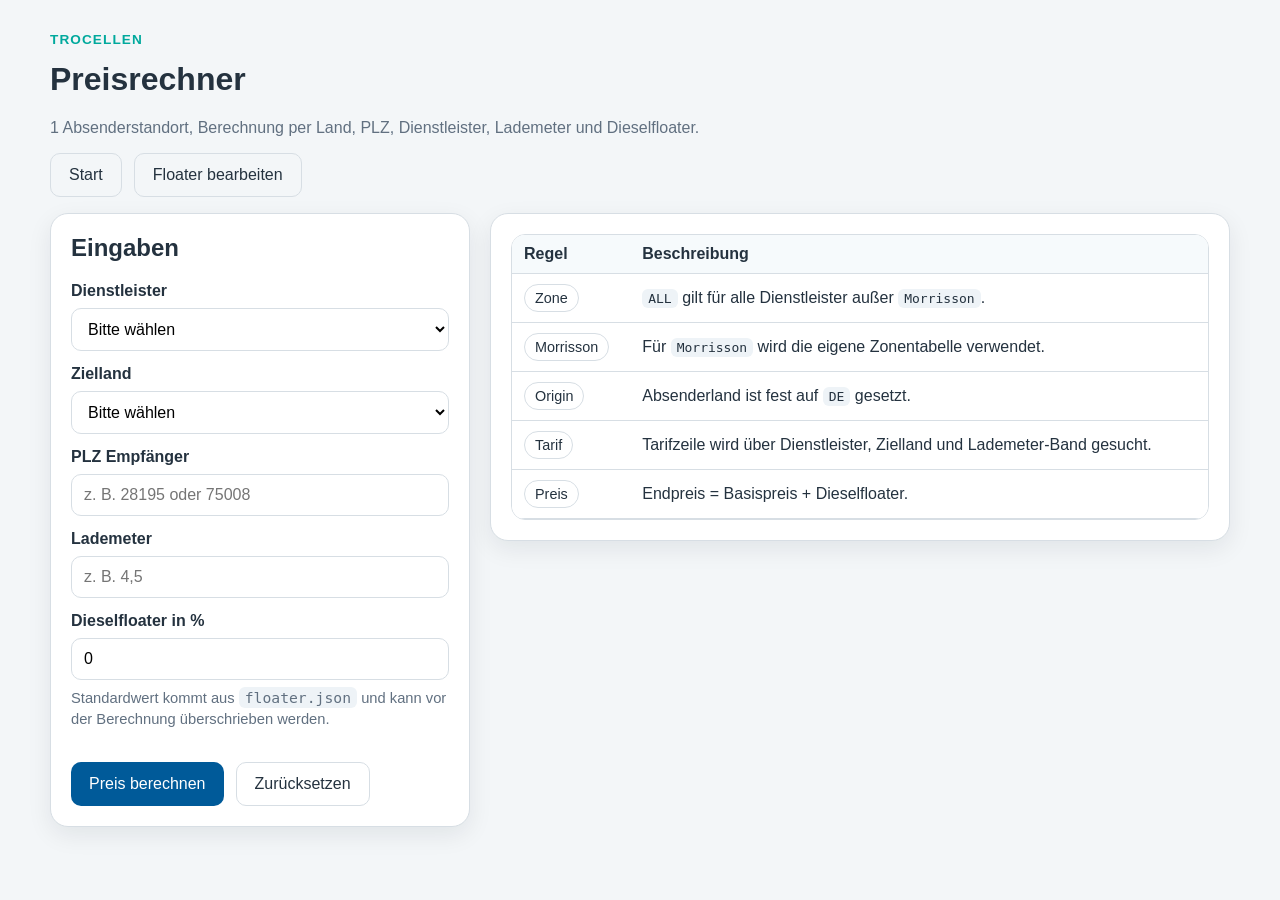
==== preisrechner.html @ 878e820d "push_repo" ====
<!DOCTYPE html>
<html lang="de">
<head>
  <meta charset="utf-8" />
  <meta name="viewport" content="width=device-width, initial-scale=1.0" />
  <title>Trocellen Preisrechner</title>
  <link rel="stylesheet" href="style.css" />
</head>
<body>
  <main>
    <header class="page-header">
      <p class="eyebrow">Trocellen</p>
      <h1>Preisrechner</h1>
      <p class="subtle">1 Absenderstandort, Berechnung per Land, PLZ, Dienstleister, Lademeter und Dieselfloater.</p>
      <div class="actions">
        <a class="button secondary" href="index.html">Start</a>
        <a class="button secondary" href="floater_editor.html">Floater bearbeiten</a>
      </div>
    </header>

    <div id="fatalError" class="notice danger"></div>

    <section class="layout">
      <form id="calculatorForm" class="card panel">
        <h2>Eingaben</h2>
        <div class="fields">
          <div class="field">
            <label for="forwarder">Dienstleister</label>
            <select id="forwarder">
              <option value="">Bitte wählen</option>
            </select>
          </div>

          <div class="field">
            <label for="destCountry">Zielland</label>
            <select id="destCountry">
              <option value="">Bitte wählen</option>
            </select>
          </div>

          <div class="field">
            <label for="postalCode">PLZ Empfänger</label>
            <input id="postalCode" type="text" placeholder="z. B. 28195 oder 75008" />
          </div>

          <div class="field">
            <label for="loadMeters">Lademeter</label>
            <input id="loadMeters" type="number" min="0" step="0.1" placeholder="z. B. 4,5" />
          </div>

          <div class="field">
            <label for="dieselFloater">Dieselfloater in %</label>
            <input id="dieselFloater" type="number" step="0.01" placeholder="z. B. 12,50" />
            <p class="help">Standardwert kommt aus <code>floater.json</code> und kann vor der Berechnung überschrieben werden.</p>
          </div>
        </div>

        <div class="actions" style="margin-top: 18px;">
          <button class="primary" type="submit">Preis berechnen</button>
          <button class="secondary" type="reset">Zurücksetzen</button>
        </div>

        <div id="messageBox" class="notice warn" style="margin-top: 16px;"></div>
      </form>

      <section class="card panel">
        <div id="resultBox" style="display:none;">
          <div class="toolbar">
            <h2>Ergebnis</h2>
            <button id="exportDebug" class="secondary" type="button">Debug JSON herunterladen</button>
          </div>

          <div class="result-grid">
            <div class="metric">
              <span class="metric-label">Dienstleister</span>
              <div id="metricForwarder" class="metric-value">—</div>
            </div>
            <div class="metric">
              <span class="metric-label">Gefundene Zone</span>
              <div id="metricZone" class="metric-value">—</div>
              <small>Zonenlogik: <span id="metricZoneMode">—</span></small>
            </div>
            <div class="metric">
              <span class="metric-label">Basispreis</span>
              <div id="metricBase" class="metric-value">—</div>
              <small>aus dem passenden Tarifband</small>
            </div>
            <div class="metric">
              <span class="metric-label">Tarifband</span>
              <div id="metricBand" class="metric-value">—</div>
            </div>
            <div class="metric">
              <span class="metric-label">Dieselfloater</span>
              <div id="metricFloater" class="metric-value">—</div>
              <small>Aufschlag: <span id="metricFloaterAmount">—</span></small>
            </div>
            <div class="metric">
              <span class="metric-label">Endpreis</span>
              <div id="metricTotal" class="metric-value">—</div>
            </div>
          </div>

          <h3>Debug</h3>
          <pre id="debugPre" class="debug"></pre>
        </div>

        <div class="table-wrap">
          <table class="table">
            <thead>
              <tr>
                <th>Regel</th>
                <th>Beschreibung</th>
              </tr>
            </thead>
            <tbody>
              <tr><td><span class="badge">Zone</span></td><td><code>ALL</code> gilt für alle Dienstleister außer <code>Morrisson</code>.</td></tr>
              <tr><td><span class="badge">Morrisson</span></td><td>Für <code>Morrisson</code> wird die eigene Zonentabelle verwendet.</td></tr>
              <tr><td><span class="badge">Origin</span></td><td>Absenderland ist fest auf <code>DE</code> gesetzt.</td></tr>
              <tr><td><span class="badge">Tarif</span></td><td>Tarifzeile wird über Dienstleister, Zielland und Lademeter-Band gesucht.</td></tr>
              <tr><td><span class="badge">Preis</span></td><td>Endpreis = Basispreis + Dieselfloater.</td></tr>
            </tbody>
          </table>
        </div>
      </section>
    </section>
  </main>
  <script src="app.js"></script>
</body>
</html>
---- style.css ----
:root {
  --primary: #005a99;
  --secondary: #00a99d;
  --bg: #f3f6f8;
  --card: #ffffff;
  --border: #d7dee4;
  --text: #24323f;
  --muted: #617080;
  --success-bg: #eaf7ef;
  --warn-bg: #fff7e0;
  --danger-bg: #fdeaea;
  --shadow: 0 8px 24px rgba(17, 27, 39, 0.08);
}

* { box-sizing: border-box; }
body {
  margin: 0;
  font-family: Arial, Helvetica, sans-serif;
  color: var(--text);
  background: var(--bg);
}
main { max-width: 1220px; margin: 0 auto; padding: 32px 20px 48px; }
h1, h2, h3, p { margin-top: 0; }
code { background: #eef3f7; padding: 2px 6px; border-radius: 6px; }
.card {
  background: var(--card);
  border: 1px solid var(--border);
  border-radius: 18px;
  box-shadow: var(--shadow);
}
.landing { min-height: 100vh; display: flex; align-items: center; }
.hero {
  display: grid;
  grid-template-columns: 1.4fr 1fr;
  gap: 24px;
  padding: 28px;
  width: 100%;
}
.eyebrow {
  text-transform: uppercase;
  letter-spacing: .08em;
  color: var(--secondary);
  font-weight: 700;
  font-size: .85rem;
}
.lead { color: var(--muted); line-height: 1.5; max-width: 60ch; }
.hero-actions, .actions { display: flex; gap: 12px; flex-wrap: wrap; }
.button, button {
  appearance: none;
  border: 0;
  border-radius: 10px;
  padding: 12px 18px;
  font-size: 1rem;
  text-decoration: none;
  cursor: pointer;
}
.button.primary, button.primary { background: var(--primary); color: #fff; }
.button.secondary, button.secondary { background: transparent; color: var(--text); border: 1px solid var(--border); }
button:disabled { opacity: 0.55; cursor: not-allowed; }
.hero-box {
  border: 1px solid var(--border);
  border-radius: 16px;
  padding: 18px;
  background: linear-gradient(180deg, #fdfefe, #f4fbfa);
}
.hero-box ul { padding-left: 20px; margin: 0; line-height: 1.6; }
.page-header { margin-bottom: 16px; }
.page-header .subtle { color: var(--muted); }
.layout {
  display: grid;
  grid-template-columns: 420px 1fr;
  gap: 20px;
  align-items: start;
}
.panel { padding: 20px; }
.fields { display: grid; gap: 14px; }
.field { display: grid; gap: 8px; }
.field label { font-weight: 700; }
.field input, .field select, textarea {
  width: 100%;
  padding: 11px 12px;
  border: 1px solid var(--border);
  border-radius: 10px;
  font-size: 1rem;
  background: #fff;
}
.help { color: var(--muted); font-size: .92rem; line-height: 1.4; }
.notice {
  display: none;
  padding: 12px 14px;
  border-radius: 12px;
  border: 1px solid var(--border);
  line-height: 1.45;
}
.notice.warn { background: var(--warn-bg); }
.notice.danger { background: var(--danger-bg); }
.notice.success { background: var(--success-bg); }
.result-grid {
  display: grid;
  grid-template-columns: repeat(2, minmax(0, 1fr));
  gap: 14px;
  margin-bottom: 16px;
}
.metric {
  border: 1px solid var(--border);
  border-radius: 14px;
  padding: 14px;
  background: #fff;
}
.metric-label { display: block; color: var(--muted); font-size: .92rem; margin-bottom: 6px; }
.metric-value { font-size: 1.35rem; font-weight: 700; }
.metric small { display: block; color: var(--muted); margin-top: 6px; }
.table-wrap { overflow: auto; border: 1px solid var(--border); border-radius: 14px; }
.table { width: 100%; border-collapse: collapse; background: #fff; }
.table th, .table td { padding: 10px 12px; border-bottom: 1px solid var(--border); text-align: left; }
.table th { background: #f6fafc; }
.table td.right, .table th.right { text-align: right; }
.badge {
  display: inline-flex;
  align-items: center;
  gap: 6px;
  border: 1px solid var(--border);
  border-radius: 999px;
  padding: 5px 10px;
  font-size: .9rem;
  background: #fff;
}
.debug {
  background: #111827;
  color: #ecf3ff;
  padding: 16px;
  border-radius: 14px;
  overflow: auto;
  font-size: .92rem;
  line-height: 1.5;
}
.toolbar { display: flex; justify-content: space-between; align-items: center; gap: 12px; margin-bottom: 12px; flex-wrap: wrap; }
.muted { color: var(--muted); }
.editor-grid { display: grid; gap: 16px; }
@media (max-width: 960px) {
  .hero, .layout { grid-template-columns: 1fr; }
  .result-grid { grid-template-columns: 1fr; }
}
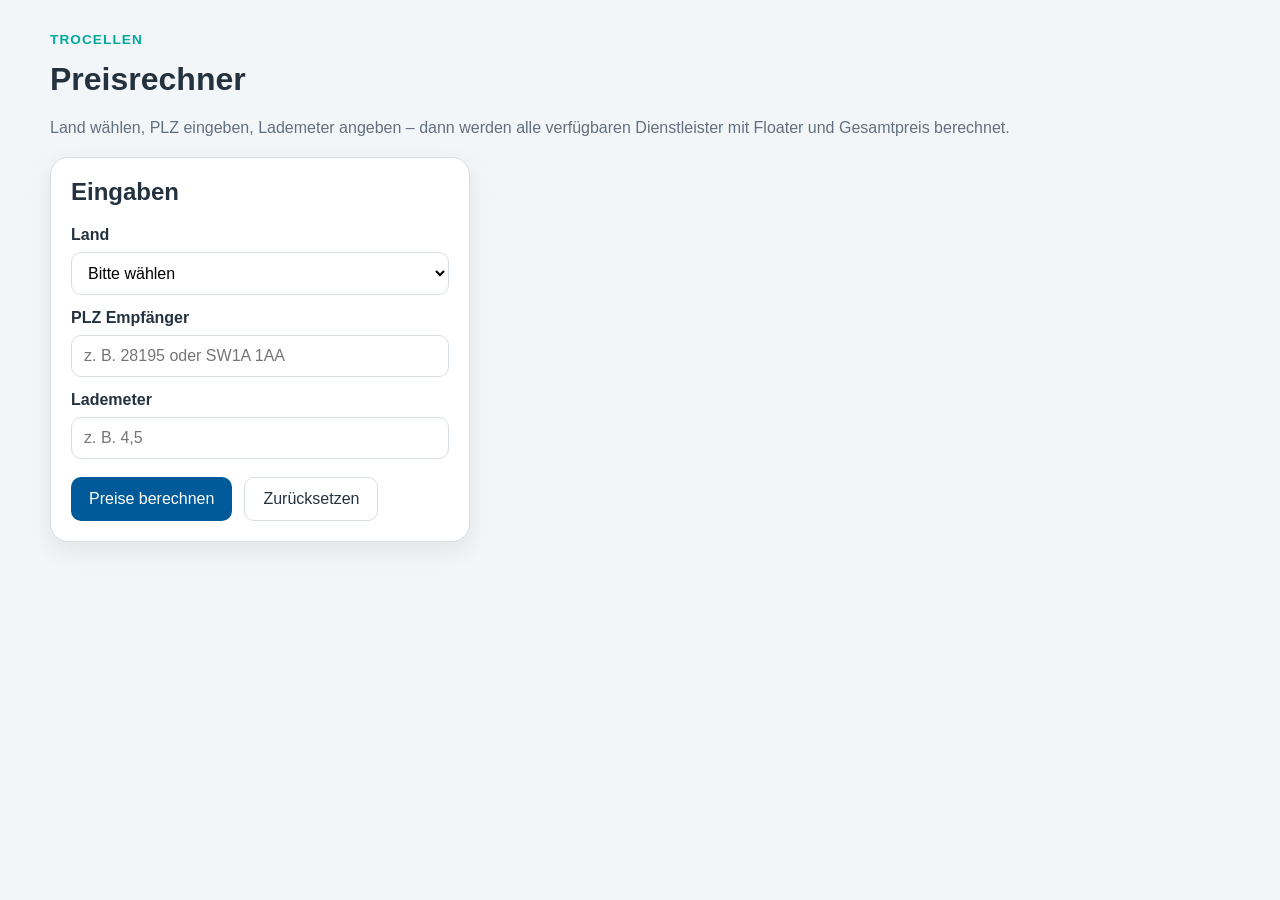
==== commit fa3433c0: "push_v2" ====
--- a/preisrechner.html
+++ b/preisrechner.html
@@ -8,31 +8,21 @@
 </head>
 <body>
   <main>
-    <header class="page-header">
+    <header class="page-header compact-header">
       <p class="eyebrow">Trocellen</p>
       <h1>Preisrechner</h1>
-      <p class="subtle">1 Absenderstandort, Berechnung per Land, PLZ, Dienstleister, Lademeter und Dieselfloater.</p>
-      <div class="actions">
-        <a class="button secondary" href="index.html">Start</a>
-        <a class="button secondary" href="floater_editor.html">Floater bearbeiten</a>
-      </div>
+      <p class="subtle">Land wählen, PLZ eingeben, Lademeter angeben – dann werden alle verfügbaren Dienstleister mit Floater und Gesamtpreis berechnet.</p>
     </header>
 
     <div id="fatalError" class="notice danger"></div>
 
-    <section class="layout">
+    <section class="layout wide-layout">
       <form id="calculatorForm" class="card panel">
         <h2>Eingaben</h2>
+
         <div class="fields">
           <div class="field">
-            <label for="forwarder">Dienstleister</label>
-            <select id="forwarder">
-              <option value="">Bitte wählen</option>
-            </select>
-          </div>
-
-          <div class="field">
-            <label for="destCountry">Zielland</label>
+            <label for="destCountry">Land</label>
             <select id="destCountry">
               <option value="">Bitte wählen</option>
             </select>
@@ -40,88 +30,79 @@
 
           <div class="field">
             <label for="postalCode">PLZ Empfänger</label>
-            <input id="postalCode" type="text" placeholder="z. B. 28195 oder 75008" />
+            <input id="postalCode" type="text" placeholder="z. B. 28195 oder SW1A 1AA" />
           </div>
 
           <div class="field">
             <label for="loadMeters">Lademeter</label>
             <input id="loadMeters" type="number" min="0" step="0.1" placeholder="z. B. 4,5" />
           </div>
-
-          <div class="field">
-            <label for="dieselFloater">Dieselfloater in %</label>
-            <input id="dieselFloater" type="number" step="0.01" placeholder="z. B. 12,50" />
-            <p class="help">Standardwert kommt aus <code>floater.json</code> und kann vor der Berechnung überschrieben werden.</p>
-          </div>
         </div>
 
         <div class="actions" style="margin-top: 18px;">
-          <button class="primary" type="submit">Preis berechnen</button>
+          <button class="primary" type="submit">Preise berechnen</button>
           <button class="secondary" type="reset">Zurücksetzen</button>
         </div>
 
         <div id="messageBox" class="notice warn" style="margin-top: 16px;"></div>
       </form>
 
-      <section class="card panel">
-        <div id="resultBox" style="display:none;">
-          <div class="toolbar">
-            <h2>Ergebnis</h2>
-            <button id="exportDebug" class="secondary" type="button">Debug JSON herunterladen</button>
+      <section class="card panel summary-panel" id="summaryBox" style="display:none;">
+        <div class="summary-grid">
+          <div>
+            <span class="metric-label">Land</span>
+            <div class="metric-value" id="summaryCountry">—</div>
           </div>
-
-          <div class="result-grid">
-            <div class="metric">
-              <span class="metric-label">Dienstleister</span>
-              <div id="metricForwarder" class="metric-value">—</div>
-            </div>
-            <div class="metric">
-              <span class="metric-label">Gefundene Zone</span>
-              <div id="metricZone" class="metric-value">—</div>
-              <small>Zonenlogik: <span id="metricZoneMode">—</span></small>
-            </div>
-            <div class="metric">
-              <span class="metric-label">Basispreis</span>
-              <div id="metricBase" class="metric-value">—</div>
-              <small>aus dem passenden Tarifband</small>
-            </div>
-            <div class="metric">
-              <span class="metric-label">Tarifband</span>
-              <div id="metricBand" class="metric-value">—</div>
-            </div>
-            <div class="metric">
-              <span class="metric-label">Dieselfloater</span>
-              <div id="metricFloater" class="metric-value">—</div>
-              <small>Aufschlag: <span id="metricFloaterAmount">—</span></small>
-            </div>
-            <div class="metric">
-              <span class="metric-label">Endpreis</span>
-              <div id="metricTotal" class="metric-value">—</div>
-            </div>
+          <div>
+            <span class="metric-label">PLZ</span>
+            <div class="metric-value" id="summaryPostal">—</div>
           </div>
-
-          <h3>Debug</h3>
-          <pre id="debugPre" class="debug"></pre>
+          <div>
+            <span class="metric-label">Lademeter</span>
+            <div class="metric-value" id="summaryLdm">—</div>
+          </div>
+          <div>
+            <span class="metric-label">Dienstleister mit Ergebnis</span>
+            <div class="metric-value" id="summaryCount">—</div>
+          </div>
         </div>
-
-        <div class="table-wrap">
-          <table class="table">
-            <thead>
-              <tr>
-                <th>Regel</th>
-                <th>Beschreibung</th>
-              </tr>
-            </thead>
-            <tbody>
-              <tr><td><span class="badge">Zone</span></td><td><code>ALL</code> gilt für alle Dienstleister außer <code>Morrisson</code>.</td></tr>
-              <tr><td><span class="badge">Morrisson</span></td><td>Für <code>Morrisson</code> wird die eigene Zonentabelle verwendet.</td></tr>
-              <tr><td><span class="badge">Origin</span></td><td>Absenderland ist fest auf <code>DE</code> gesetzt.</td></tr>
-              <tr><td><span class="badge">Tarif</span></td><td>Tarifzeile wird über Dienstleister, Zielland und Lademeter-Band gesucht.</td></tr>
-              <tr><td><span class="badge">Preis</span></td><td>Endpreis = Basispreis + Dieselfloater.</td></tr>
-            </tbody>
-          </table>
+        <div class="best-price-box">
+          <span class="metric-label">Günstigster Anbieter</span>
+          <div class="best-price" id="summaryBest">—</div>
         </div>
       </section>
+    </section>
+
+    <section id="resultsSection" class="card panel" style="display:none; margin-top: 20px;">
+      <div class="toolbar">
+        <div>
+          <h2 style="margin-bottom: 4px;">Preise aller Dienstleister</h2>
+          <p class="muted" style="margin:0;">Sortiert nach Gesamtpreis, günstigster Anbieter ganz oben.</p>
+        </div>
+      </div>
+
+      <div class="table-wrap">
+        <table class="table">
+          <thead>
+            <tr>
+              <th>Dienstleister</th>
+              <th>Zone</th>
+              <th>Zonenlogik</th>
+              <th>Tarifband</th>
+              <th class="right">Basispreis</th>
+              <th class="right">Floater (%)</th>
+              <th class="right">Floater (€)</th>
+              <th class="right">Gesamtpreis</th>
+              <th>Grundlage</th>
+            </tr>
+          </thead>
+          <tbody id="resultsBody">
+            <tr id="noResults">
+              <td colspan="9" class="muted">Noch keine Berechnung.</td>
+            </tr>
+          </tbody>
+        </table>
+      </div>
     </section>
   </main>
   <script src="app.js"></script>
--- a/style.css
+++ b/style.css
@@ -142,3 +142,30 @@
   .hero, .layout { grid-template-columns: 1fr; }
   .result-grid { grid-template-columns: 1fr; }
 }
+
+.compact-header { margin-bottom: 20px; }
+.wide-layout { grid-template-columns: 420px 1fr; }
+.summary-panel { min-height: 100%; background: #eef7f1; }
+.summary-grid { display: grid; grid-template-columns: repeat(2, minmax(0, 1fr)); gap: 16px; margin-bottom: 18px; }
+.best-price-box { border-top: 1px solid var(--border); padding-top: 16px; }
+.best-price { font-size: 1.6rem; font-weight: 700; color: #0e5d3c; }
+.rank-badge {
+  display: inline-flex;
+  align-items: center;
+  background: #dff3e7;
+  color: #0e5d3c;
+  border: 1px solid #b7dec6;
+  border-radius: 999px;
+  padding: 2px 8px;
+  font-size: .8rem;
+  font-weight: 700;
+  margin-right: 8px;
+}
+.best-row td { background: #eef7f1; }
+@media (max-width: 960px) {
+  .wide-layout { grid-template-columns: 1fr; }
+  .summary-grid { grid-template-columns: 1fr 1fr; }
+}
+@media (max-width: 640px) {
+  .summary-grid { grid-template-columns: 1fr; }
+}
